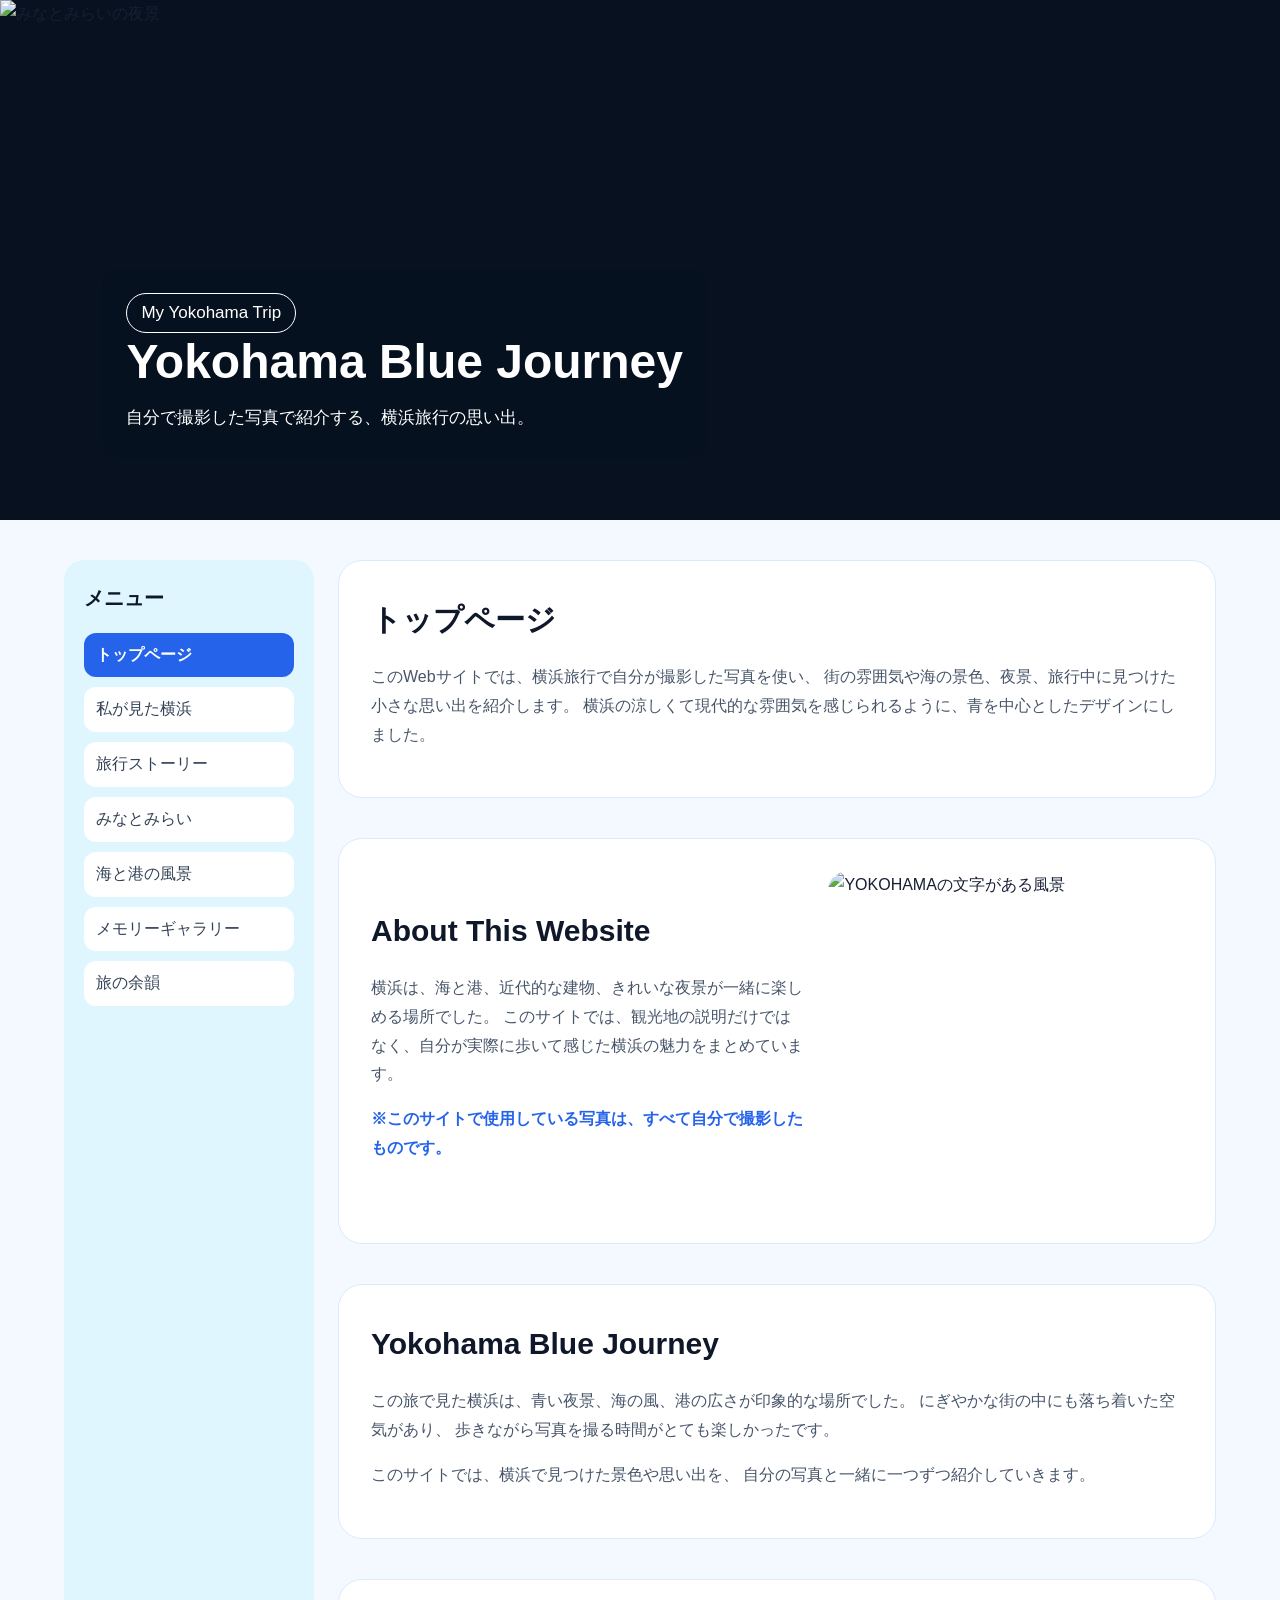
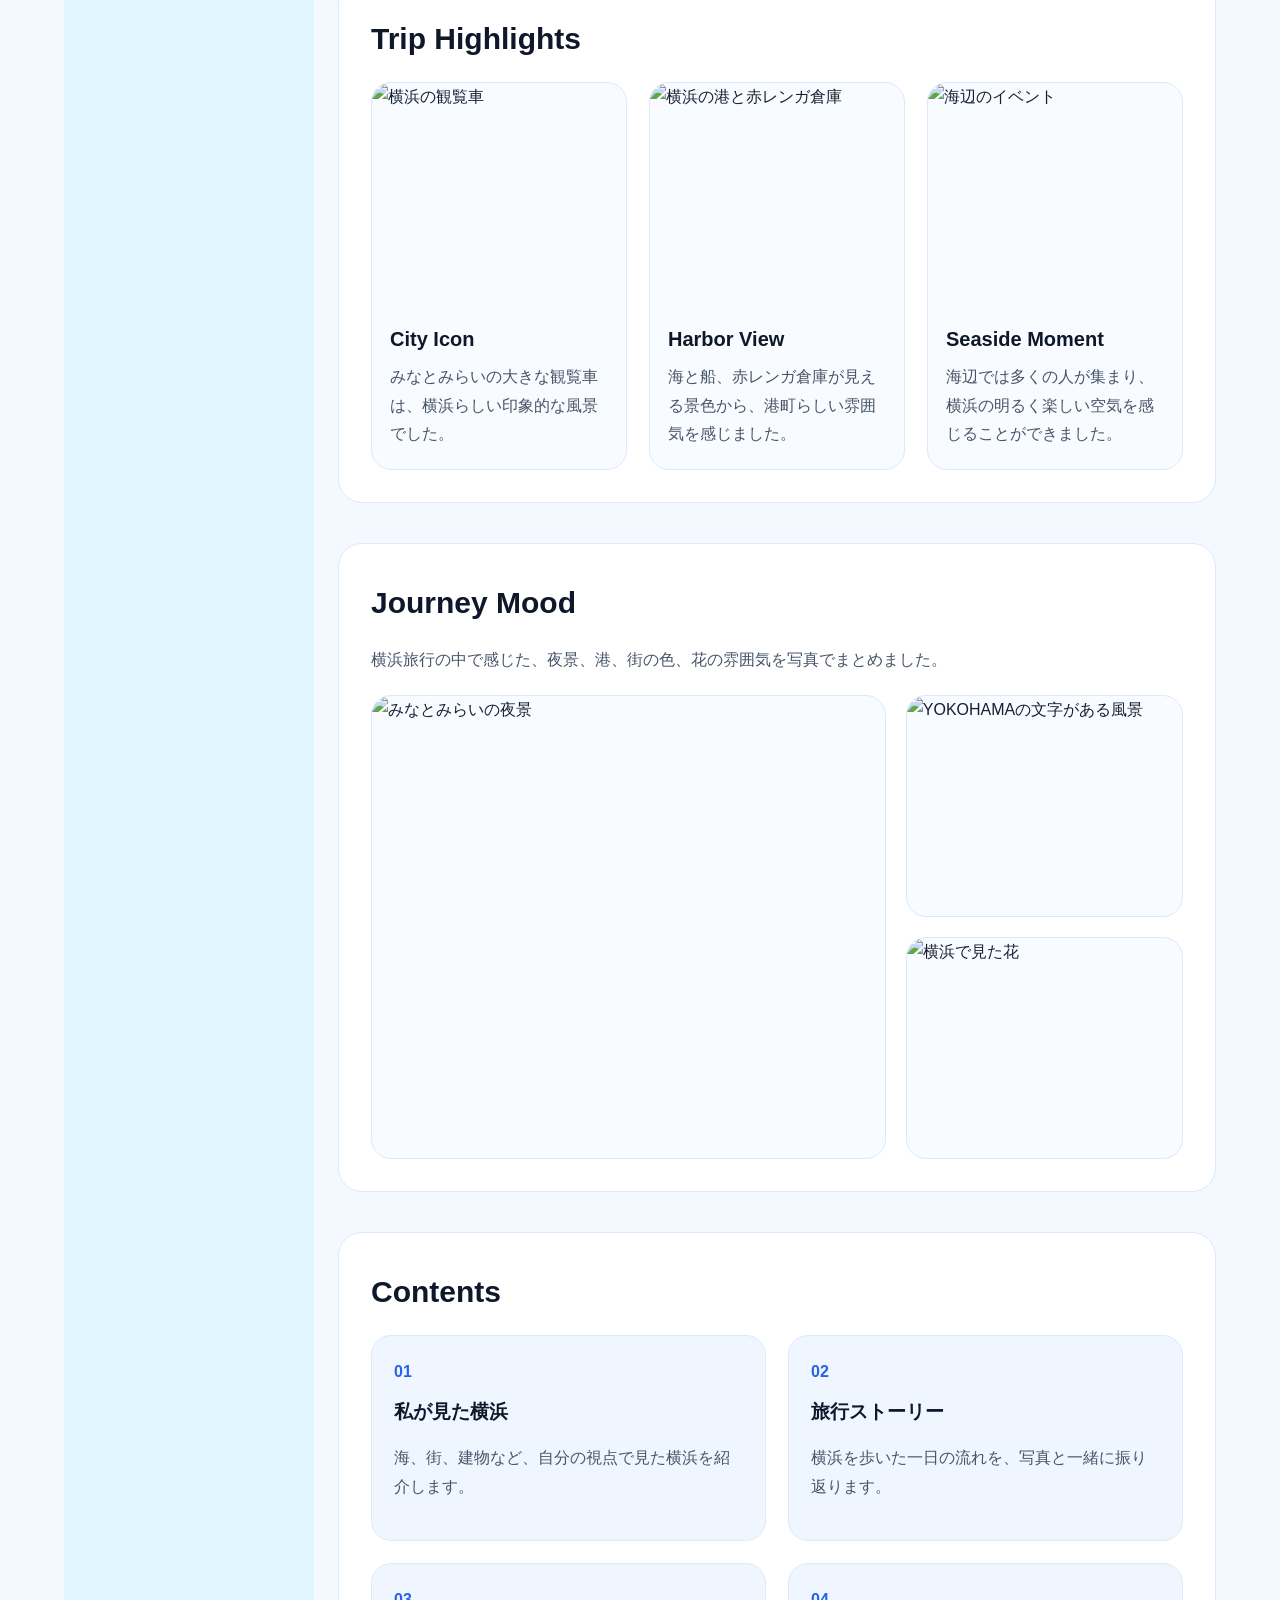
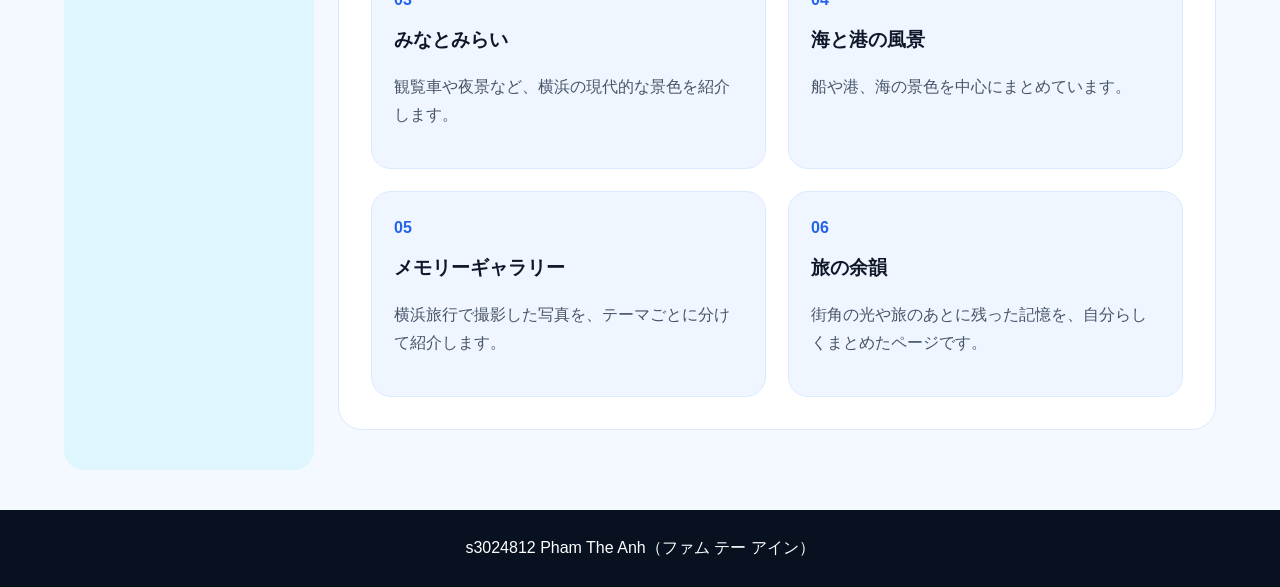
==== index.html @ aae82662 "Add files via upload" ====
<!DOCTYPE html>
<html lang="ja">
  <head>
    <meta charset="utf-8" />
    <title>Yokohama Blue Journey</title>
    <link rel="stylesheet" href="style.css" />
  </head>

  <body>
    <header class="hero">
      <img src="image/minatomirai-night.jpg" alt="みなとみらいの夜景" />

      <div class="hero-text">
        <p class="site-label">My Yokohama Trip</p>
        <h1>Yokohama Blue Journey</h1>
        <p>自分で撮影した写真で紹介する、横浜旅行の思い出。</p>
      </div>
    </header>

    <div class="container">
      <nav>
        <h2>メニュー</h2>
        <ul>
          <li class="this"><a href="index.html">トップページ</a></li>
          <li><a href="about.html">私が見た横浜</a></li>
          <li><a href="story.html">旅行ストーリー</a></li>
          <li><a href="minatomirai.html">みなとみらい</a></li>
          <li><a href="harbor.html">海と港の風景</a></li>
          <li><a href="gallery.html">メモリーギャラリー</a></li>
          <li><a href="style.html">旅の余韻</a></li>
        </ul>
      </nav>

      <main>
        <section class="intro">
          <h2>トップページ</h2>
          <p>
            このWebサイトでは、横浜旅行で自分が撮影した写真を使い、
            街の雰囲気や海の景色、夜景、旅行中に見つけた小さな思い出を紹介します。
            横浜の涼しくて現代的な雰囲気を感じられるように、青を中心としたデザインにしました。
          </p>
        </section>

        <section class="photo-message">
          <div class="message-text">
            <h2>About This Website</h2>
            <p>
              横浜は、海と港、近代的な建物、きれいな夜景が一緒に楽しめる場所でした。
              このサイトでは、観光地の説明だけではなく、自分が実際に歩いて感じた横浜の魅力をまとめています。
            </p>
            <p class="note">
              ※このサイトで使用している写真は、すべて自分で撮影したものです。
            </p>
          </div>

          <div class="message-photo">
            <img src="image/yokohama-sign.jpg" alt="YOKOHAMAの文字がある風景" />
          </div>
        </section>
        <section class="concept-box">
          <h2>Yokohama Blue Journey</h2>
          <p>
            この旅で見た横浜は、青い夜景、海の風、港の広さが印象的な場所でした。
            にぎやかな街の中にも落ち着いた空気があり、
            歩きながら写真を撮る時間がとても楽しかったです。
          </p>
          <p>
            このサイトでは、横浜で見つけた景色や思い出を、
            自分の写真と一緒に一つずつ紹介していきます。
          </p>
        </section>
        <section class="highlights">
          <h2>Trip Highlights</h2>

          <div class="card-area">
            <div class="card">
              <img src="image/cosmo-clock-day.jpg" alt="横浜の観覧車" />
              <h3>City Icon</h3>
              <p>
                みなとみらいの大きな観覧車は、横浜らしい印象的な風景でした。
              </p>
            </div>

            <div class="card">
              <img
                src="image/harbor-redbrick.jpg"
                alt="横浜の港と赤レンガ倉庫"
              />
              <h3>Harbor View</h3>
              <p>
                海と船、赤レンガ倉庫が見える景色から、港町らしい雰囲気を感じました。
              </p>
            </div>

            <div class="card">
              <img src="image/seaside-cinema.jpg" alt="海辺のイベント" />
              <h3>Seaside Moment</h3>
              <p>
                海辺では多くの人が集まり、横浜の明るく楽しい空気を感じることができました。
              </p>
            </div>
          </div>
        </section>
        <section class="mood-section">
          <h2>Journey Mood</h2>
          <p>
            横浜旅行の中で感じた、夜景、港、街の色、花の雰囲気を写真でまとめました。
          </p>

          <div class="mood-area">
            <div class="mood-photo large">
              <img src="image/minatomirai-night.jpg" alt="みなとみらいの夜景" />
            </div>

            <div class="mood-photo">
              <img
                src="image/yokohama-sign.jpg"
                alt="YOKOHAMAの文字がある風景"
              />
            </div>

            <div class="mood-photo">
              <img src="image/flower-garden.jpg" alt="横浜で見た花" />
            </div>
          </div>
        </section>

        <section class="page-preview">
          <h2>Contents</h2>

          <div class="preview-area">
            <a href="about.html" class="preview-card">
              <span>01</span>
              <h3>私が見た横浜</h3>
              <p>海、街、建物など、自分の視点で見た横浜を紹介します。</p>
            </a>

            <a href="story.html" class="preview-card">
              <span>02</span>
              <h3>旅行ストーリー</h3>
              <p>横浜を歩いた一日の流れを、写真と一緒に振り返ります。</p>
            </a>

            <a href="minatomirai.html" class="preview-card">
              <span>03</span>
              <h3>みなとみらい</h3>
              <p>観覧車や夜景など、横浜の現代的な景色を紹介します。</p>
            </a>

            <a href="harbor.html" class="preview-card">
              <span>04</span>
              <h3>海と港の風景</h3>
              <p>船や港、海の景色を中心にまとめています。</p>
            </a>
            <a href="gallery.html" class="preview-card">
              <span>05</span>
              <h3>メモリーギャラリー</h3>
              <p>横浜旅行で撮影した写真を、テーマごとに分けて紹介します。</p>
            </a>
            <a href="style.html" class="preview-card">
              <span>06</span>
              <h3>旅の余韻</h3>
              <p>
                街角の光や旅のあとに残った記憶を、自分らしくまとめたページです。
              </p>
            </a>
          </div>
        </section>
      </main>
    </div>

    <footer>
      <p>s3024812 Pham The Anh（ファム テー アイン）</p>
    </footer>
  </body>
</html>
---- style.css ----
@charset "UTF-8";

/* -- Basic Setting-- */

* {
    box-sizing: border-box;
}

body {
    margin: 0;
    background-color: #f4f9ff;
    color: #172033;
    font-family: "Noto Sans JP", "Helvetica Neue", Arial, sans-serif;
    line-height: 1.8;
}

img {
    max-width: 100%;
    display: block;
}

a {
    color: inherit;
    text-decoration: none;
}

/* --- Header --- */

.hero {
    position: relative;
    height: 520px;
    background-color: #07111f;
    overflow: hidden;
}

.hero img {
    width: 100%;
    height: 100%;
    object-fit: cover;
}

.hero-text {
    position: absolute;
    left: 8%;
    bottom: 12%;
    max-width: 700px;
    color: white;
    background-color: rgba(7, 17, 31, 0.55);
    padding: 24px;
    border-radius: 20px;
}

.site-label {
    display: inline-block;
    margin-bottom: 12px;
    padding: 4px 14px;
    border: 1px solid white;
    border-radius: 999px;
    font-size: 14px;
}

.hero-text h1 {
    margin: 0 0 12px;
    font-size: 48px;
    line-height: 1.2;
}

.hero-text p {
    margin: 0;
    font-size: 17px;
}

/* ---Layout--- */

.container {
    display: flex;
    gap: 24px;
    max-width: 1200px;
    margin: 40px auto;
    padding: 0 24px;
}

/* --- Navigation --- */

nav {
    width: 250px;
    padding: 20px;
    background-color: #dff6ff;
    border-radius: 20px;
}

nav h2 {
    margin-top: 0;
    color: #0f172a;
    font-size: 20px;
}

nav ul {
    margin: 0;
    padding: 0;
    list-style: none;
}

nav li {
    margin-bottom: 10px;
}

nav a {
    display: block;
    padding: 8px 12px;
    border-radius: 12px;
    color: #334155;
    background-color: white;
}

nav .this a {
    background-color: #2563eb;
    color: white;
    font-weight: bold;
}

/* --- Main --- */

main {
    flex: 1;
}

section {
    margin-bottom: 40px;
}

main h2 {
    margin-top: 0;
    margin-bottom: 16px;
    color: #0f172a;
    font-size: 30px;
}

main p {
    color: #475569;
}

/* --- Common Box --- */

.intro,
.photo-message,
.highlights,
.page-preview {
    padding: 32px;
    background-color: white;
    border-radius: 24px;
    border: 1px solid #dbeafe;
}

/* ---Photo Message ---  */

.photo-message {
    display: grid;
    grid-template-columns: 1.1fr 0.9fr;
    gap: 24px;
    align-items: center;
}

.note {
    color: #2563eb;
    font-weight: bold;
}

.message-photo img {
    width: 100%;
    height: 340px;
    object-fit: cover;
    border-radius: 20px;
}

/* --- Highlight Cards --- */

.card-area {
    display: grid;
    grid-template-columns: repeat(3, 1fr);
    gap: 22px;
}

.card {
    background-color: #f8fbff;
    border-radius: 20px;
    border: 1px solid #dbeafe;
    overflow: hidden;
}

.card img {
    width: 100%;
    height: 220px;
    object-fit: cover;
}

.card h3 {
    margin: 18px 18px 6px;
    color: #0f172a;
    font-size: 20px;
}

.card p {
    margin: 0 18px 20px;
    color: #475569;
}

/* ---Page Preview-- */

.preview-area {
    display: grid;
    grid-template-columns: repeat(2, 1fr);
    gap: 22px;
}

.preview-card {
    display: block;
    padding: 22px;
    background-color: #eff6ff;
    border: 1px solid #dbeafe;
    border-radius: 20px;
}

.preview-card span {
    color: #2563eb;
    font-weight: bold;
}

.preview-card h3 {
    margin: 8px 0;
    color: #0f172a;
}


/* --Story Page-- */

.story-list {
    padding: 32px;
    background-color: white;
    border: 1px solid #dbeafe;
    border-radius: 24px;
}

.story-item {
    display: grid;
    grid-template-columns: 0.9fr 1.1fr;
    gap: 24px;
    align-items: center;
    margin-bottom: 32px;
    padding-bottom: 32px;
    border-bottom: 1px solid #dbeafe;
}

.story-item:last-child {
    margin-bottom: 0;
    padding-bottom: 0;
    border-bottom: none;
}

.story-item img {
    width: 100%;
    height: 300px;
    object-fit: cover;
    border-radius: 20px;
}

.story-number {
    display: inline-block;
    margin: 0 0 8px;
    padding: 4px 12px;
    background-color: #2563eb;
    color: white;
    border-radius: 999px;
    font-weight: bold;
}

.story-text h2 {
    margin-bottom: 12px;
    font-size: 26px;
}

@media (max-width: 900px) {
    .story-item {
        grid-template-columns: 1fr;
    }
}
/* --Spot Page--*/

.spot-list {
    padding: 32px;
    background-color: white;
    border: 1px solid #dbeafe;
    border-radius: 24px;
}

.spot-section {
    margin-bottom: 36px;
    padding-bottom: 36px;
    border-bottom: 1px solid #dbeafe;
}

.spot-section:last-child {
    margin-bottom: 0;
    padding-bottom: 0;
    border-bottom: none;
}

.spot-section img {
    width: 100%;
    height: 380px;
    object-fit: cover;
    border-radius: 20px;
    margin-bottom: 20px;
}

.spot-text h2 {
    margin-bottom: 12px;
    font-size: 26px;
    color: #0f172a;
}

.spot-text p {
    margin-bottom: 0;
}
/* --Minato Mirai Page-- */

.minato-message,
.point-box {
    padding: 32px;
    background-color: white;
    border: 1px solid #dbeafe;
    border-radius: 24px;
}

.point-area {
    display: grid;
    grid-template-columns: repeat(3, 1fr);
    gap: 22px;
}

.point-card {
    padding: 22px;
    background-color: #eff6ff;
    border: 1px solid #dbeafe;
    border-radius: 20px;
}

.point-card h3 {
    margin-top: 0;
    color: #0f172a;
    font-size: 20px;
}

.point-card p {
    margin-bottom: 0;
}

@media (max-width: 900px) {
    .point-area {
        grid-template-columns: 1fr;
    }
}
/* --Harbor Page-- */
.harbor-message{
    padding: 32px;
    background-color: white;
    border: 1px solid #dbeafe;
    border-radius: 24px;
}
/*-- Gallery Page-- */
.gallery-section{
    padding: 32px;
    background-color: white;
    border: 1px solid #dbeafe;
    border-radius: 24px;
}
.gallery-item{
    background-color: #f8fbff;
    border: 1px solid #dbeafe;
    border-radius: 20px;
    overflow: hidden;
}
.gallery-grid{
    display: grid;
    grid-template-columns: repeat(3,1fr);
    gap: 22px;
    margin-top: 20px ;
}
.gallery-item img{
    width: 100%;
    height: 220px;
    object-fit: cover;
}
.gallery-item h3{
    margin:14px 16px 16px ;
    color: #0f172a;
    font-size: 18px;
}
.two-photo{
    grid-template-columns: repeat(2,1fr);
}
@media(max-width:900px){
    .gallery-grid,
    .two-photo{
        grid-template-columns: 1fr;
    }
}
/*---About Page Extra-- */

.about-mood,
.four-faces {
    padding: 32px;
    background-color: white;
    border: 1px solid #dbeafe;
    border-radius: 24px;
}

.face-area {
    display: grid;
    grid-template-columns: repeat(2, 1fr);
    gap: 22px;
}

.face-card {
    background-color: #f8fbff;
    border: 1px solid #dbeafe;
    border-radius: 20px;
    overflow: hidden;
}

.face-card img {
    width: 100%;
    height: 220px;
    object-fit: cover;
}

.face-card h3 {
    margin: 16px 18px 6px;
    color: #0f172a;
    font-size: 20px;
}

.face-card p {
    margin: 0 18px 20px;
    color: #475569;
}

@media (max-width: 900px) {
    .face-area {
        grid-template-columns: 1fr;
    }
}
/* =====================
   Top Page Extra
===================== */

.concept-box,
.mood-section {
    padding: 32px;
    background-color: white;
    border: 1px solid #dbeafe;
    border-radius: 24px;
}

.mood-area {
    display: grid;
    grid-template-columns: 1.3fr 0.7fr;
    gap: 20px;
    margin-top: 20px;
}

.mood-photo {
    background-color: #f8fbff;
    border: 1px solid #dbeafe;
    border-radius: 20px;
    overflow: hidden;
}

.mood-photo img {
    width: 100%;
    height: 220px;
    object-fit: cover;
}

.mood-photo.large {
    grid-row: span 2;
}

.mood-photo.large img {
    height: 460px;
}

@media (max-width: 900px) {
    .mood-area {
        grid-template-columns: 1fr;
    }

    .mood-photo.large img {
        height: 260px;
    }
}
/* --- hStyle / Reflection Page--- */

.style-message,
.style-gallery,
.final-message {
    padding: 32px;
    background-color: white;
    border: 1px solid #dbeafe;
    border-radius: 24px;
}

.style-message {
    display: grid;
    grid-template-columns: 1.1fr 0.9fr;
    gap: 24px;
    align-items: center;
}

.style-photo img {
    width: 100%;
    height: 340px;
    object-fit: cover;
    border-radius: 20px;
}

@media (max-width: 900px) {
    .style-message {
        grid-template-columns: 1fr;
    }
}


/* --Footer --*/

footer {
    padding: 24px;
    background-color: #07111f;
    color: white;
    text-align: center;
}

footer p {
    margin: 0;
}


/* --Responsive-- */

@media (max-width: 900px) {
    .container {
        flex-direction: column;
    }

    nav {
        width: 100%;
    }

    .photo-message {
        grid-template-columns: 1fr;
    }

    .card-area {
        grid-template-columns: 1fr;
    }

    .preview-area {
        grid-template-columns: 1fr;
    }

    .hero-text h1 {
        font-size: 36px;
    }

    .hero {
        height: 460px;
    }
}
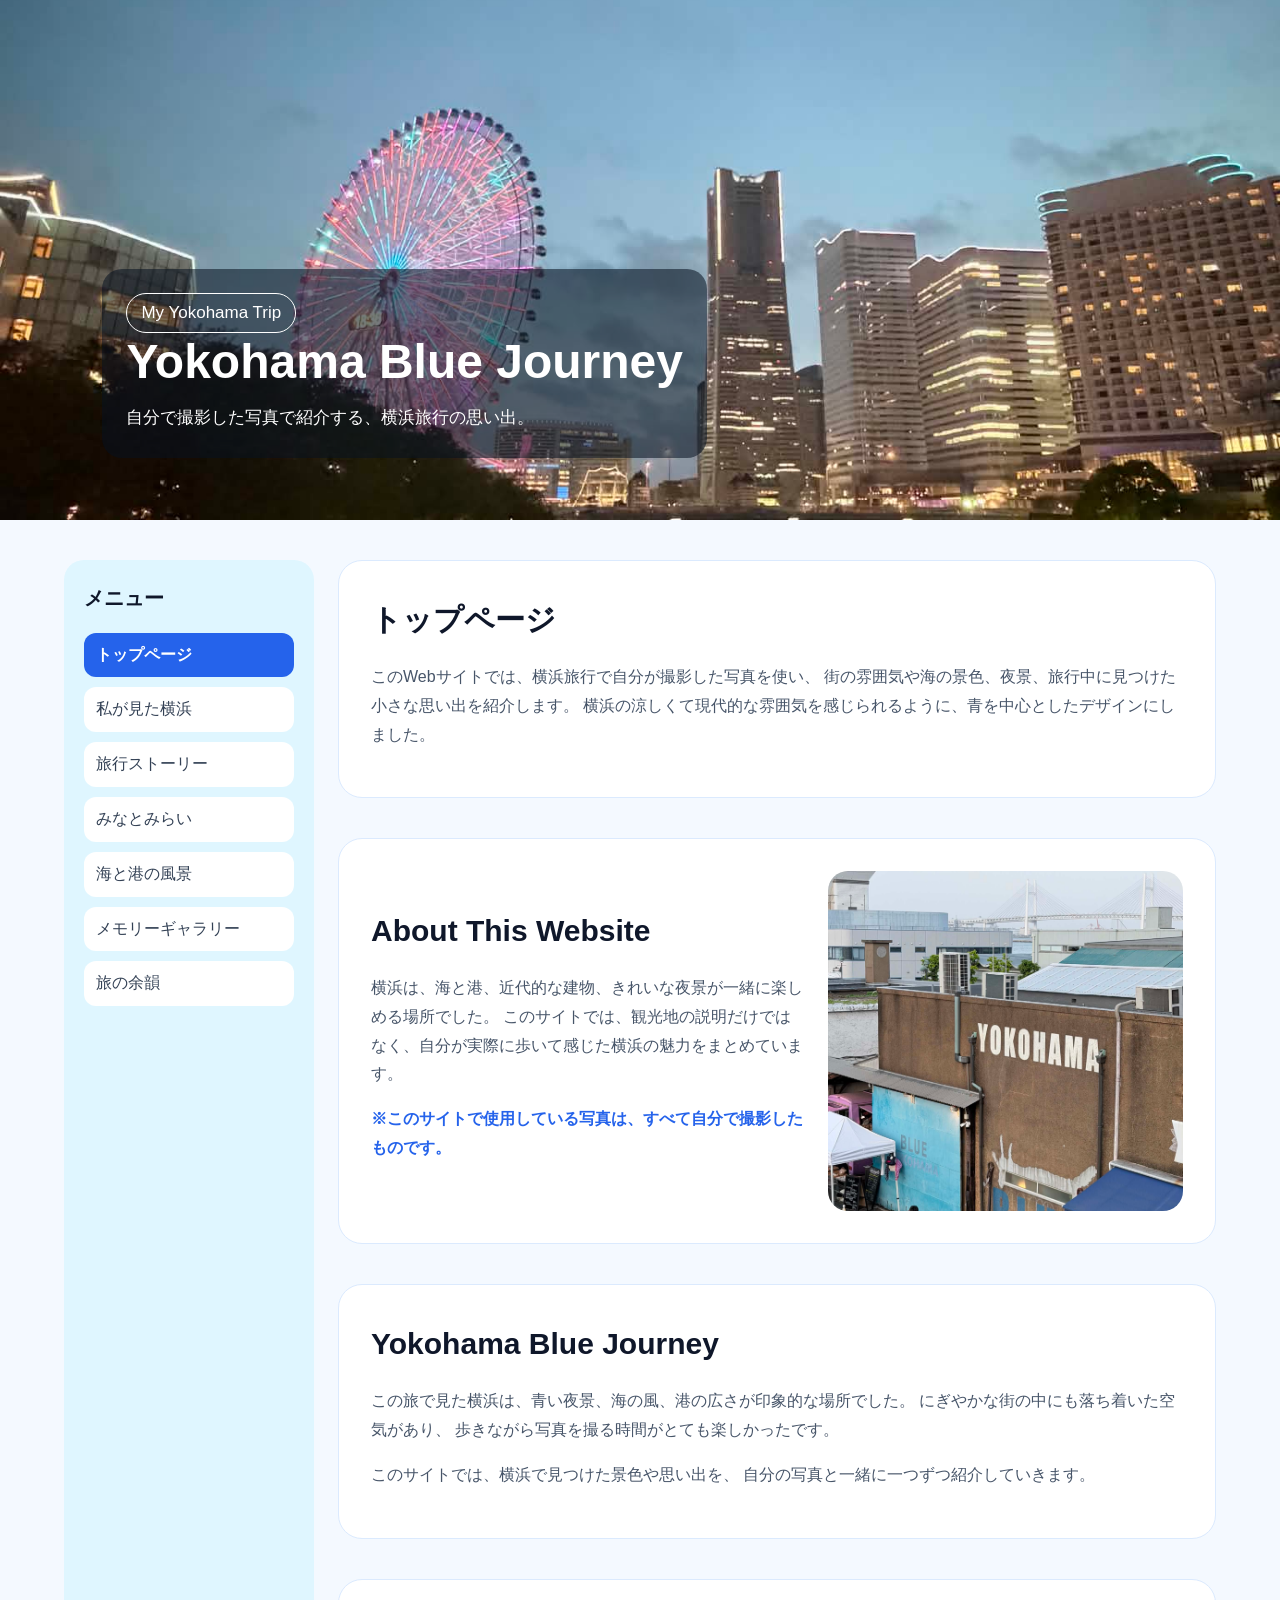
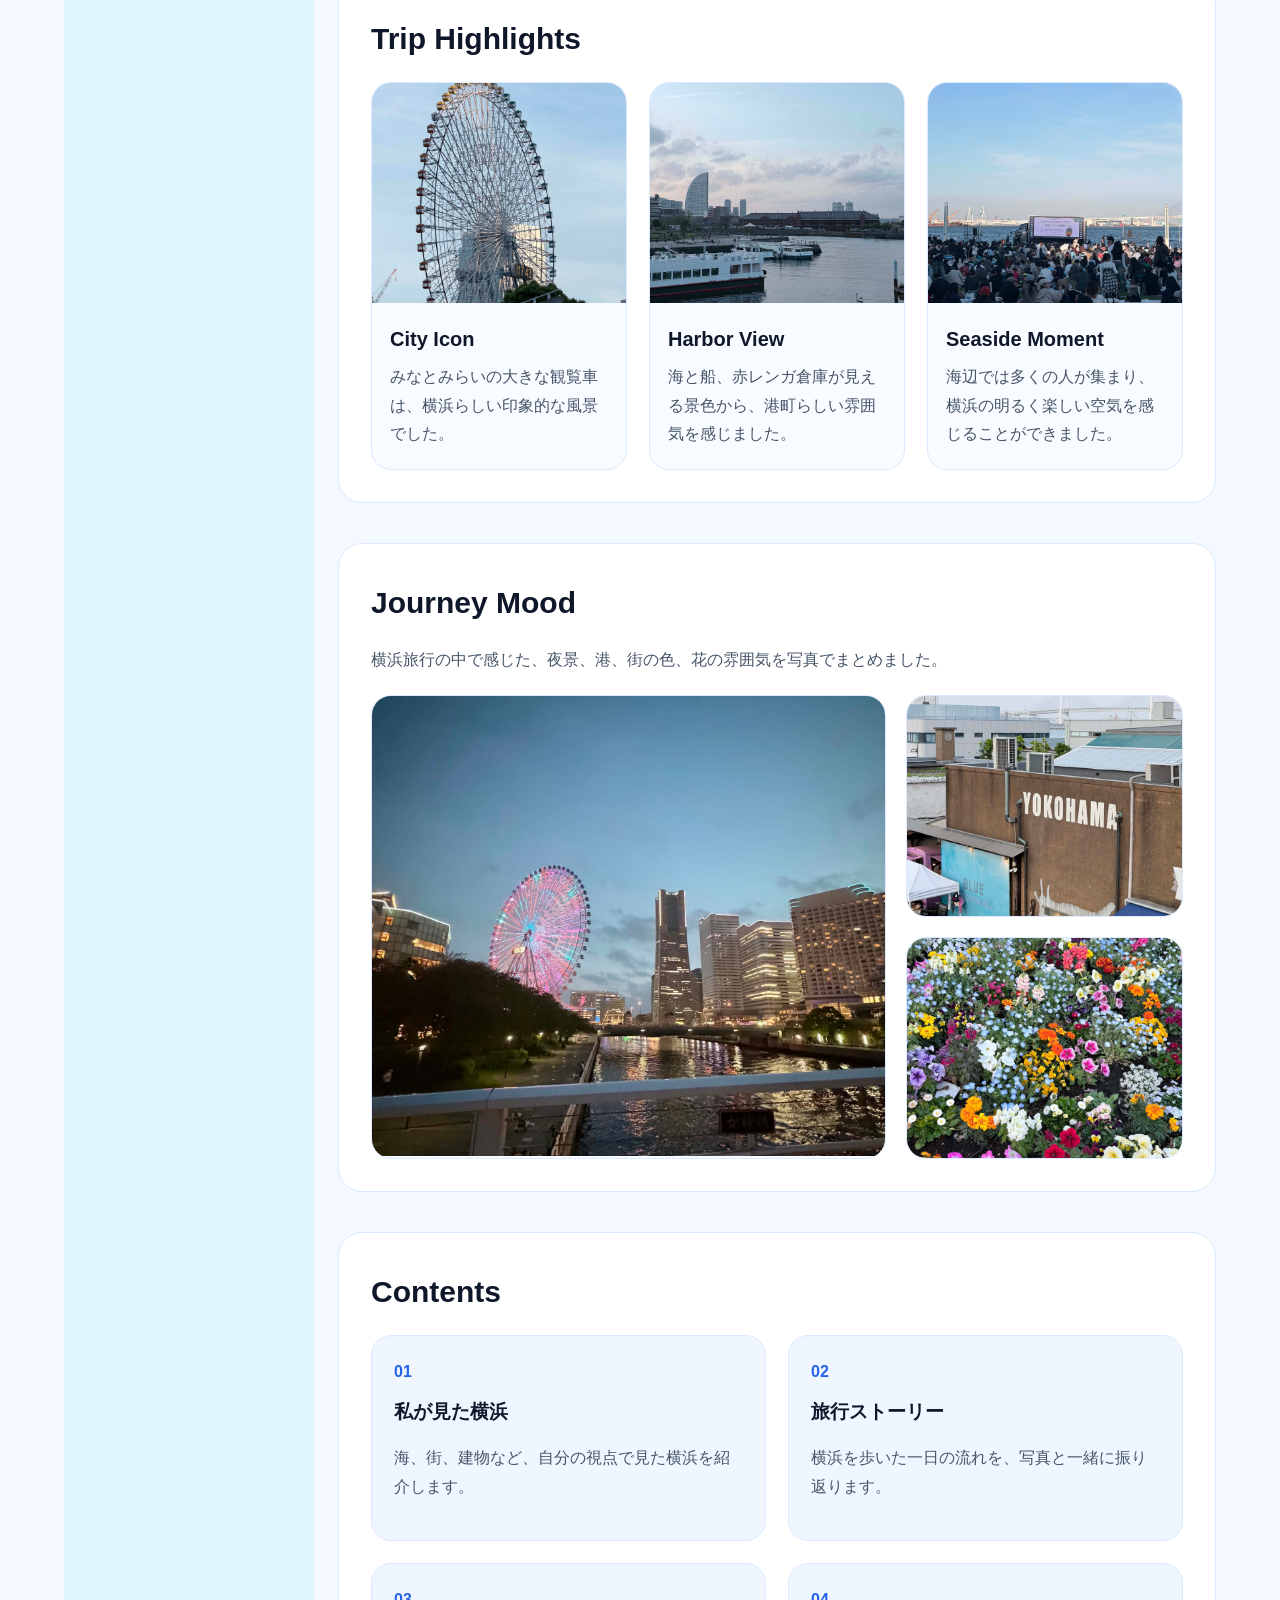
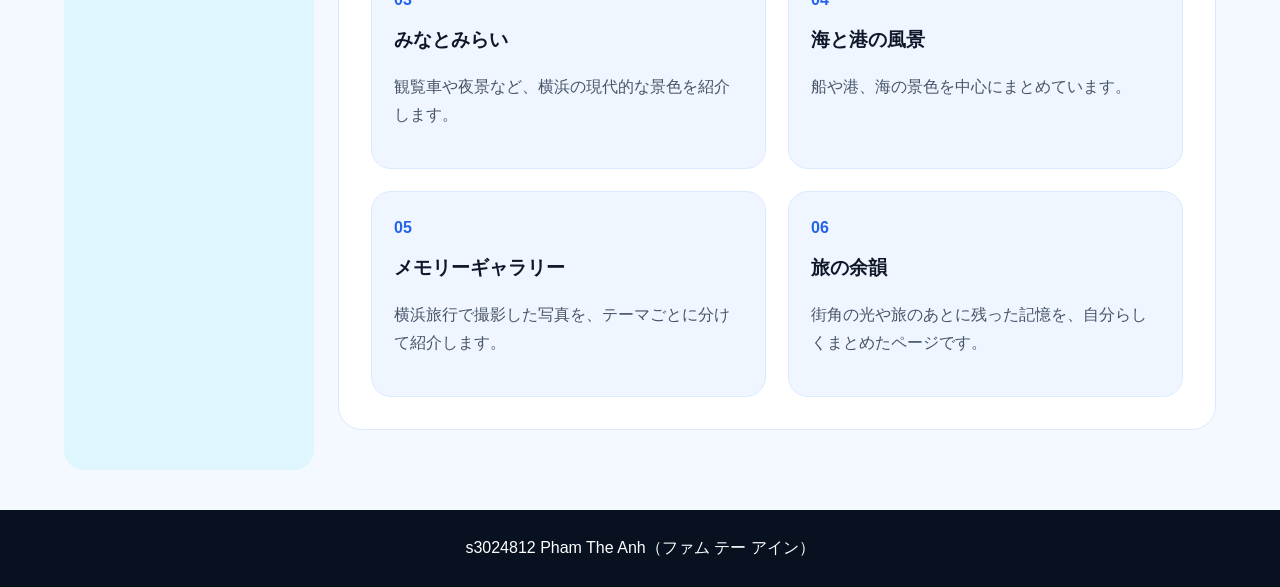
==== commit 4d2bb78e: "Add files via upload" ====
--- a/index.html
+++ b/index.html
@@ -8,7 +8,7 @@
 
   <body>
     <header class="hero">
-      <img src="image/minatomirai-night.jpg" alt="みなとみらいの夜景" />
+      <img src="image/minatomirai-night.JPG" alt="みなとみらいの夜景" />
 
       <div class="hero-text">
         <p class="site-label">My Yokohama Trip</p>
@@ -54,7 +54,7 @@
           </div>
 
           <div class="message-photo">
-            <img src="image/yokohama-sign.jpg" alt="YOKOHAMAの文字がある風景" />
+            <img src="image/yokohama-sign.JPG" alt="YOKOHAMAの文字がある風景" />
           </div>
         </section>
         <section class="concept-box">
@@ -74,7 +74,7 @@
 
           <div class="card-area">
             <div class="card">
-              <img src="image/cosmo-clock-day.jpg" alt="横浜の観覧車" />
+              <img src="image/cosmo-clock-day.JPG" alt="横浜の観覧車" />
               <h3>City Icon</h3>
               <p>
                 みなとみらいの大きな観覧車は、横浜らしい印象的な風景でした。
@@ -83,7 +83,7 @@
 
             <div class="card">
               <img
-                src="image/harbor-redbrick.jpg"
+                src="image/harbor-redbrick.JPG"
                 alt="横浜の港と赤レンガ倉庫"
               />
               <h3>Harbor View</h3>
@@ -93,7 +93,7 @@
             </div>
 
             <div class="card">
-              <img src="image/seaside-cinema.jpg" alt="海辺のイベント" />
+              <img src="image/seaside-cinema.JPG" alt="海辺のイベント" />
               <h3>Seaside Moment</h3>
               <p>
                 海辺では多くの人が集まり、横浜の明るく楽しい空気を感じることができました。
@@ -109,18 +109,18 @@
 
           <div class="mood-area">
             <div class="mood-photo large">
-              <img src="image/minatomirai-night.jpg" alt="みなとみらいの夜景" />
+              <img src="image/minatomirai-night.JPG" alt="みなとみらいの夜景" />
             </div>
 
             <div class="mood-photo">
               <img
-                src="image/yokohama-sign.jpg"
+                src="image/yokohama-sign.JPG"
                 alt="YOKOHAMAの文字がある風景"
               />
             </div>
 
             <div class="mood-photo">
-              <img src="image/flower-garden.jpg" alt="横浜で見た花" />
+              <img src="image/flower-garden.JPG" alt="横浜で見た花" />
             </div>
           </div>
         </section>
